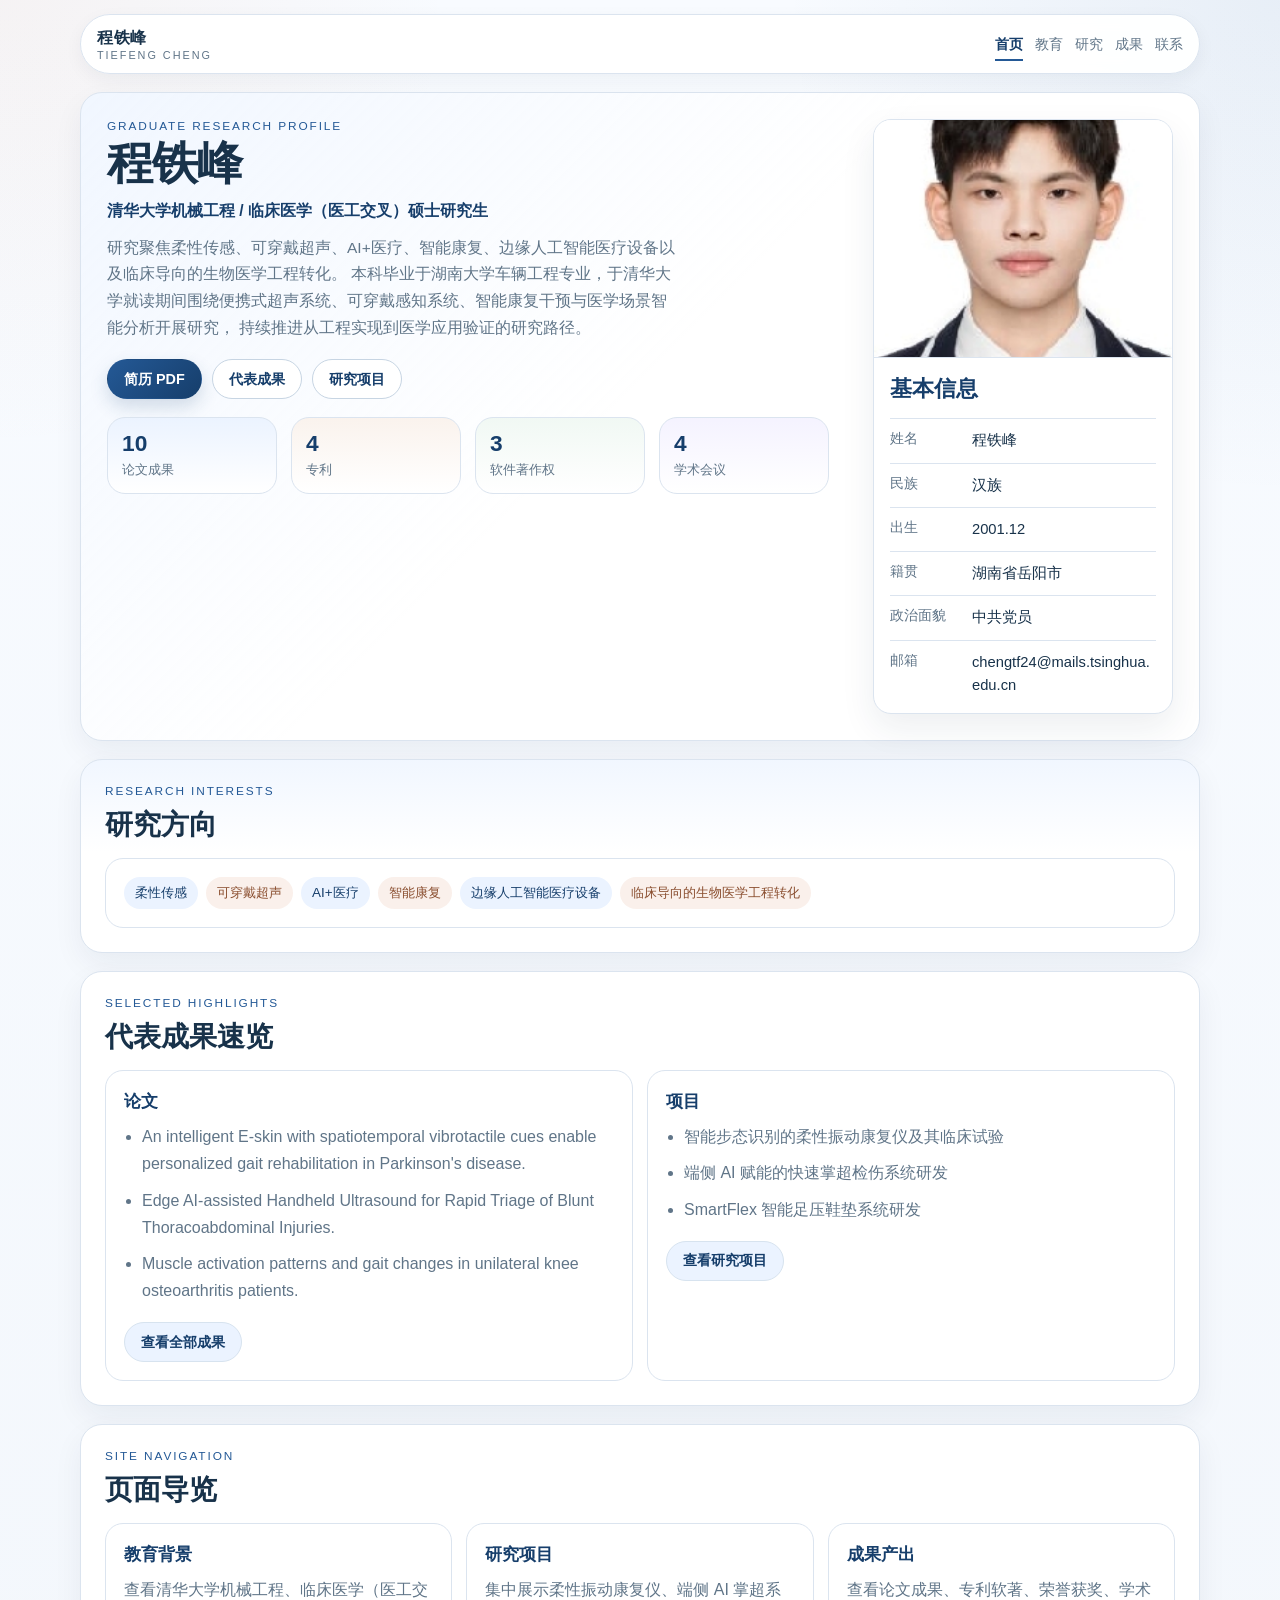
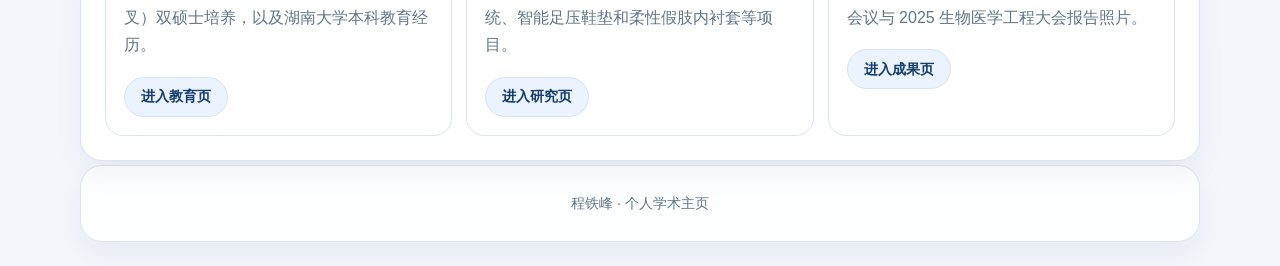
==== index.html @ 300e351c "260328" ====
﻿<!DOCTYPE html>
<html lang="zh-CN">
<head>
    <meta charset="UTF-8">
    <meta name="viewport" content="width=device-width, initial-scale=1.0">
    <meta name="description" content="程铁峰个人主页，展示教育背景、医工交叉研究、成果产出与联系方式。">
    <meta name="theme-color" content="#1f3a5f">
    <meta property="og:type" content="website">
    <meta property="og:title" content="程铁峰 | 个人学术主页">
    <meta property="og:description" content="清华大学机械工程与临床医学（医工交叉）方向研究生，研究聚焦柔性传感、可穿戴超声、AI+医疗、智能康复、边缘人工智能医疗设备及临床导向的生物医学工程转化。">
    <meta property="og:image" content="assets/images/avatar.jpg">
    <meta property="og:locale" content="zh_CN">
    <title>程铁峰 | 个人学术主页</title>
    <link rel="icon" type="image/svg+xml" href="assets/favicon.svg">
    <link rel="stylesheet" href="styles/style.css">
    <script type="application/ld+json">
    {
      "@context": "https://schema.org",
      "@type": "Person",
      "name": "程铁峰",
      "alternateName": "Tiefeng Cheng",
      "email": "mailto:chengtf24@mails.tsinghua.edu.cn",
      "telephone": "+86-18873012210",
      "alumniOf": ["湖南大学", "清华大学"],
      "jobTitle": "清华大学机械工程 / 临床医学（医工交叉）硕士研究生",
      "knowsAbout": ["柔性传感", "可穿戴超声", "AI+医疗", "智能康复", "边缘人工智能医疗设备", "临床导向的生物医学工程转化"]
    }
    </script>
</head>
<body>
    <a class="skip-link" href="#main">跳到正文</a>
    <div class="page-shell">
        <header class="site-header">
            <a class="brand" href="index.html">
                <span class="brand-cn">程铁峰</span>
                <span class="brand-en">Tiefeng Cheng</span>
            </a>
            <nav class="site-nav" aria-label="主导航">
                <a class="is-active" href="index.html">首页</a>
                <a href="education.html">教育</a>
                <a href="research.html">研究</a>
                <a href="publications.html">成果</a>
                <a href="contact.html">联系</a>
            </nav>
        </header>

        <main id="main">
            <section class="hero-panel">
                <div class="hero-grid">
                    <div>
                        <p class="eyebrow">Graduate Research Profile</p>
                        <h1 class="hero-title">程铁峰</h1>
                        <p class="hero-subtitle">清华大学机械工程 / 临床医学（医工交叉）硕士研究生</p>
                        <p class="hero-text">
                            研究聚焦柔性传感、可穿戴超声、AI+医疗、智能康复、边缘人工智能医疗设备以及临床导向的生物医学工程转化。
                            本科毕业于湖南大学车辆工程专业，于清华大学就读期间围绕便携式超声系统、可穿戴感知系统、智能康复干预与医学场景智能分析开展研究，
                            持续推进从工程实现到医学应用验证的研究路径。
                        </p>
                        <div class="button-row">
                            <a class="button button-primary" href="assets/docs/cheng-tiefeng-resume.pdf" target="_blank" rel="noopener noreferrer">简历 PDF</a>
                            <a class="button button-secondary" href="publications.html">代表成果</a>
                            <a class="button button-secondary" href="research.html">研究项目</a>
                        </div>
                        <div class="stats-grid" aria-label="数据摘要">
                            <article class="stat-card">
                                <strong class="stat-value">10</strong>
                                <span class="stat-label">论文成果</span>
                            </article>
                            <article class="stat-card">
                                <strong class="stat-value">4</strong>
                                <span class="stat-label">专利</span>
                            </article>
                            <article class="stat-card">
                                <strong class="stat-value">3</strong>
                                <span class="stat-label">软件著作权</span>
                            </article>
                            <article class="stat-card">
                                <strong class="stat-value">4</strong>
                                <span class="stat-label">学术会议</span>
                            </article>
                        </div>
                    </div>

                    <aside class="profile-card">
                        <img src="assets/images/avatar.jpg" alt="程铁峰头像" class="profile-photo">
                        <div class="profile-body">
                            <h2 class="profile-name">基本信息</h2>
                            <dl class="profile-list">
                                <div>
                                    <dt>姓名</dt>
                                    <dd>程铁峰</dd>
                                </div>
                                <div>
                                    <dt>民族</dt>
                                    <dd>汉族</dd>
                                </div>
                                <div>
                                    <dt>出生</dt>
                                    <dd>2001.12</dd>
                                </div>
                                <div>
                                    <dt>籍贯</dt>
                                    <dd>湖南省岳阳市</dd>
                                </div>
                                <div>
                                    <dt>政治面貌</dt>
                                    <dd>中共党员</dd>
                                </div>
                                <div>
                                    <dt>邮箱</dt>
                                    <dd>chengtf24@mails.tsinghua.edu.cn</dd>
                                </div>
                            </dl>
                        </div>
                    </aside>
                </div>
            </section>

            <section class="section-panel section-panel-accent">
                <div class="section-header">
                    <div>
                        <p class="section-kicker">Research Interests</p>
                        <h2 class="section-title">研究方向</h2>
                    </div>
                </div>
                <div class="card">
                    <div class="tag-list">
                        <span>柔性传感</span>
                        <span>可穿戴超声</span>
                        <span>AI+医疗</span>
                        <span>智能康复</span>
                        <span>边缘人工智能医疗设备</span>
                        <span>临床导向的生物医学工程转化</span>
                    </div>
                </div>
            </section>

            <section class="section-panel">
                <div class="section-header">
                    <div>
                        <p class="section-kicker">Selected Highlights</p>
                        <h2 class="section-title">代表成果速览</h2>
                    </div>
                </div>
                <div class="feature-grid">
                    <article class="card">
                        <h3 class="card-title">论文</h3>
                        <ul class="list-block">
                            <li>An intelligent E-skin with spatiotemporal vibrotactile cues enable personalized gait rehabilitation in Parkinson's disease.</li>
                            <li>Edge AI-assisted Handheld Ultrasound for Rapid Triage of Blunt Thoracoabdominal Injuries.</li>
                            <li>Muscle activation patterns and gait changes in unilateral knee osteoarthritis patients.</li>
                        </ul>
                        <div class="button-row">
                            <a class="button button-ghost" href="publications.html">查看全部成果</a>
                        </div>
                    </article>
                    <article class="card">
                        <h3 class="card-title">项目</h3>
                        <ul class="list-block">
                            <li>智能步态识别的柔性振动康复仪及其临床试验</li>
                            <li>端侧 AI 赋能的快速掌超检伤系统研发</li>
                            <li>SmartFlex 智能足压鞋垫系统研发</li>
                        </ul>
                        <div class="button-row">
                            <a class="button button-ghost" href="research.html">查看研究项目</a>
                        </div>
                    </article>
                </div>
            </section>

            <section class="section-panel">
                <div class="section-header">
                    <div>
                        <p class="section-kicker">Site Navigation</p>
                        <h2 class="section-title">页面导览</h2>
                    </div>
                </div>
                <div class="cards-grid">
                    <article class="card">
                        <h3 class="card-title">教育背景</h3>
                        <p class="card-text">查看清华大学机械工程、临床医学（医工交叉）双硕士培养，以及湖南大学本科教育经历。</p>
                        <div class="button-row">
                            <a class="button button-ghost" href="education.html">进入教育页</a>
                        </div>
                    </article>
                    <article class="card">
                        <h3 class="card-title">研究项目</h3>
                        <p class="card-text">集中展示柔性振动康复仪、端侧 AI 掌超系统、智能足压鞋垫和柔性假肢内衬套等项目。</p>
                        <div class="button-row">
                            <a class="button button-ghost" href="research.html">进入研究页</a>
                        </div>
                    </article>
                    <article class="card">
                        <h3 class="card-title">成果产出</h3>
                        <p class="card-text">查看论文成果、专利软著、荣誉获奖、学术会议与 2025 生物医学工程大会报告照片。</p>
                        <div class="button-row">
                            <a class="button button-ghost" href="publications.html">进入成果页</a>
                        </div>
                    </article>
                </div>
            </section>
        </main>

        <footer class="site-footer">
            <p>程铁峰 · 个人学术主页</p>
        </footer>
    </div>
</body>
</html>
---- styles/style.css ----
﻿:root {
    --bg: #f6f8fc;
    --bg-soft: #eef3fb;
    --surface: #ffffff;
    --surface-alt: #f7fbff;
    --line: #dbe4ef;
    --line-strong: #c7d5e3;
    --ink: #18324a;
    --ink-soft: #607588;
    --accent: #245996;
    --accent-soft: #ebf3ff;
    --accent-deep: #163e6b;
    --accent-warm: #c86a3e;
    --shadow: 0 12px 30px rgba(22, 40, 60, 0.06);
    --radius-xl: 22px;
    --radius-lg: 18px;
    --radius-md: 12px;
    --content-width: 1120px;
}

* {
    box-sizing: border-box;
}

html {
    scroll-behavior: smooth;
}

body {
    margin: 0;
    min-width: 320px;
    color: var(--ink);
    font-family: "Segoe UI", "PingFang SC", "Hiragino Sans GB", "Microsoft YaHei", sans-serif;
    background:
        radial-gradient(circle at top right, rgba(36, 89, 150, 0.08), transparent 22%),
        radial-gradient(circle at top left, rgba(200, 106, 62, 0.06), transparent 20%),
        linear-gradient(180deg, #f8fbff 0%, #f3f7fc 100%);
}

a,
p,
li,
dd,
h1,
h2,
h3 {
    overflow-wrap: anywhere;
}

a {
    color: inherit;
}

img {
    display: block;
    max-width: 100%;
}

.skip-link {
    position: absolute;
    left: 16px;
    top: -48px;
    z-index: 30;
    padding: 8px 12px;
    border-radius: 999px;
    background: var(--accent);
    color: #fff;
    text-decoration: none;
    transition: top 0.2s ease;
}

.skip-link:focus {
    top: 14px;
}

.page-shell {
    width: min(calc(100% - 28px), var(--content-width));
    margin: 14px auto 24px;
}

.site-header {
    position: sticky;
    top: 12px;
    z-index: 20;
    display: flex;
    justify-content: space-between;
    align-items: center;
    gap: 16px;
    padding: 12px 16px;
    border: 1px solid var(--line);
    border-radius: 999px;
    background: rgba(255, 255, 255, 0.95);
    backdrop-filter: blur(10px);
    box-shadow: 0 6px 18px rgba(22, 40, 60, 0.05);
}

.brand {
    display: inline-flex;
    flex-direction: column;
    text-decoration: none;
}

.brand-cn,
.hero-title,
.page-title,
.card-title,
.section-title,
.timeline-title,
.contact-title,
.profile-name {
    font-family: "Georgia", "Times New Roman", "STSong", "Songti SC", serif;
}

.brand-cn {
    font-size: 1.02rem;
    font-weight: 700;
    letter-spacing: 0.04em;
}

.brand-en {
    font-size: 0.68rem;
    letter-spacing: 0.18em;
    text-transform: uppercase;
    color: var(--ink-soft);
}

.site-nav {
    display: flex;
    flex-wrap: wrap;
    justify-content: flex-end;
    gap: 12px;
}

.site-nav a {
    position: relative;
    text-decoration: none;
    color: var(--ink-soft);
    font-size: 0.9rem;
    padding: 2px 0;
}

.site-nav a::after {
    content: "";
    position: absolute;
    left: 0;
    bottom: -5px;
    width: 100%;
    height: 2px;
    background: var(--accent);
    transform: scaleX(0);
    transform-origin: left center;
    transition: transform 0.2s ease;
}

.site-nav a:hover::after,
.site-nav a:focus-visible::after,
.site-nav a.is-active::after {
    transform: scaleX(1);
}

.site-nav a.is-active {
    color: var(--accent-deep);
    font-weight: 600;
}

main {
    display: grid;
    gap: 18px;
    margin-top: 18px;
}

.hero-panel,
.section-panel,
.site-footer {
    border: 1px solid var(--line);
    background: var(--surface);
    box-shadow: var(--shadow);
}

.hero-panel,
.section-panel {
    border-radius: var(--radius-xl);
}

.hero-panel {
    padding: 26px;
    background:
        linear-gradient(135deg, rgba(235, 243, 255, 0.72), rgba(255, 255, 255, 0.95) 48%),
        var(--surface);
}

.hero-grid {
    display: grid;
    grid-template-columns: minmax(0, 1.55fr) minmax(230px, 0.7fr);
    gap: 18px;
    align-items: start;
}

.eyebrow,
.section-kicker {
    margin: 0 0 8px;
    color: var(--accent);
    font-size: 0.74rem;
    letter-spacing: 0.16em;
    text-transform: uppercase;
}

.hero-title {
    margin: 0;
    font-size: clamp(2rem, 4vw, 2.85rem);
    line-height: 1.02;
    letter-spacing: -0.02em;
}

.hero-subtitle {
    margin: 10px 0 0;
    color: var(--accent-deep);
    font-size: 0.98rem;
    line-height: 1.6;
    font-weight: 600;
}

.page-title {
    margin: 0;
    font-size: clamp(1.8rem, 3vw, 2.45rem);
    line-height: 1.05;
}

.hero-text,
.page-text,
.card-text,
.timeline-text,
.contact-text,
.meta-text {
    margin: 0;
    color: var(--ink-soft);
    line-height: 1.72;
}

.hero-text,
.page-text {
    max-width: 66ch;
    margin-top: 12px;
    font-size: 0.97rem;
}

.button-row {
    display: flex;
    flex-wrap: wrap;
    gap: 10px;
    margin-top: 18px;
}

.button {
    display: inline-flex;
    align-items: center;
    justify-content: center;
    min-height: 40px;
    padding: 0 16px;
    border-radius: 999px;
    border: 1px solid transparent;
    font-weight: 600;
    font-size: 0.9rem;
    text-decoration: none;
    transition: transform 0.15s ease, box-shadow 0.15s ease, background 0.15s ease, border-color 0.15s ease;
}

.button:hover,
.button:focus-visible {
    transform: translateY(-1px);
}

.button-primary {
    color: #fff;
    background: linear-gradient(135deg, var(--accent) 0%, var(--accent-deep) 100%);
    box-shadow: 0 8px 18px rgba(31, 75, 122, 0.18);
}

.button-secondary {
    background: #fff;
    border-color: var(--line-strong);
    color: var(--accent-deep);
}

.button-ghost {
    background: var(--accent-soft);
    border-color: #d7e3ef;
    color: var(--accent-deep);
}

.stats-grid,
.cards-grid,
.feature-grid,
.contact-grid,
.three-grid,
.media-grid {
    display: grid;
    gap: 14px;
}

.stats-grid {
    grid-template-columns: repeat(4, minmax(0, 1fr));
    margin-top: 18px;
}

.stat-card,
.card,
.profile-card,
.timeline-item,
.gallery-card,
.contact-card {
    border: 1px solid var(--line);
    background: var(--surface);
    border-radius: var(--radius-lg);
}

.stat-card {
    padding: 14px;
    background: var(--surface-alt);
}

.stat-card:nth-child(1) {
    background: linear-gradient(180deg, rgba(235, 243, 255, 0.98), #ffffff);
}

.stat-card:nth-child(2) {
    background: linear-gradient(180deg, rgba(250, 242, 236, 0.95), #ffffff);
}

.stat-card:nth-child(3) {
    background: linear-gradient(180deg, rgba(240, 248, 243, 0.95), #ffffff);
}

.stat-card:nth-child(4) {
    background: linear-gradient(180deg, rgba(244, 242, 255, 0.95), #ffffff);
}

.stat-value {
    display: block;
    font-size: 1.42rem;
    line-height: 1;
    color: var(--accent-deep);
}

.stat-label {
    display: block;
    margin-top: 6px;
    color: var(--ink-soft);
    font-size: 0.84rem;
}

.profile-card {
    display: flex;
    flex-direction: column;
    overflow: hidden;
    max-width: 300px;
    justify-self: end;
    background: #fff;
    box-shadow: 0 14px 34px rgba(24, 50, 74, 0.08);
}

.profile-photo {
    width: 100%;
    aspect-ratio: 4 / 3.2;
    object-fit: cover;
    border-bottom: 1px solid var(--line);
}

.profile-body {
    padding: 16px;
}

.profile-name {
    margin: 0;
    font-size: 1.38rem;
    color: var(--accent-deep);
}

.profile-role {
    margin: 8px 0 0;
    color: var(--ink-soft);
    line-height: 1.65;
    font-size: 0.92rem;
}

.profile-list {
    display: grid;
    gap: 10px;
    margin: 14px 0 0;
}

.profile-list div {
    display: grid;
    grid-template-columns: 72px 1fr;
    gap: 10px;
    padding-top: 10px;
    border-top: 1px solid var(--line);
}

.profile-list dt {
    color: var(--ink-soft);
    font-size: 0.88rem;
}

.profile-list dd {
    margin: 0;
    line-height: 1.58;
    font-size: 0.92rem;
}

.section-panel {
    padding: 24px;
}

.section-panel-accent {
    background:
        linear-gradient(180deg, rgba(235, 243, 255, 0.7), rgba(255, 255, 255, 0.98) 48%),
        var(--surface);
}

.section-header {
    display: flex;
    justify-content: space-between;
    align-items: end;
    gap: 16px;
    margin-bottom: 14px;
}

.section-title {
    margin: 0;
    font-size: clamp(1.45rem, 2.2vw, 1.95rem);
}

.cards-grid {
    grid-template-columns: repeat(3, minmax(0, 1fr));
}

.feature-grid,
.media-grid {
    grid-template-columns: repeat(2, minmax(0, 1fr));
}

.three-grid {
    grid-template-columns: repeat(3, minmax(0, 1fr));
}

.card,
.contact-card {
    padding: 18px;
    transition: transform 0.16s ease, box-shadow 0.16s ease, border-color 0.16s ease;
}

.card:hover,
.contact-card:hover,
.gallery-card:hover {
    transform: translateY(-2px);
    box-shadow: 0 14px 32px rgba(24, 50, 74, 0.08);
    border-color: var(--line-strong);
}

.card-title,
.contact-title,
.timeline-title {
    margin: 0 0 10px;
    font-size: 1.08rem;
    color: var(--accent-deep);
}

.tag-list,
.pill-list {
    display: flex;
    flex-wrap: wrap;
    gap: 8px;
}

.tag-list span,
.pill-list span {
    padding: 7px 11px;
    border-radius: 999px;
    background: var(--accent-soft);
    color: var(--accent-deep);
    font-size: 0.84rem;
}

.tag-list span:nth-child(2n),
.pill-list span:nth-child(2n) {
    background: rgba(200, 106, 62, 0.1);
    color: #8a4e2f;
}

.timeline {
    display: grid;
    gap: 14px;
}

.timeline-item {
    display: grid;
    grid-template-columns: 148px minmax(0, 1fr);
    gap: 16px;
    padding: 18px;
}

.timeline-date,
.card-meta,
.list-note {
    color: var(--accent);
    font-size: 0.88rem;
}

.timeline-date {
    display: inline-flex;
    align-self: start;
    letter-spacing: 0.02em;
}

.timeline-item p + p,
.card p + p,
.contact-card p + p {
    margin-top: 8px;
}

.project-grid {
    display: grid;
    gap: 14px;
}

.project-card {
    display: grid;
    grid-template-columns: minmax(0, 1.18fr) minmax(220px, 0.82fr);
    gap: 0;
    overflow: hidden;
}

.project-copy {
    padding: 18px;
}

.project-image {
    width: 100%;
    height: 100%;
    min-height: 220px;
    object-fit: cover;
}

.project-outcome {
    margin-top: 10px;
    color: var(--ink-soft);
    line-height: 1.68;
    font-size: 0.92rem;
}

.list-block,
.publication-list {
    margin: 0;
    padding-left: 18px;
    display: grid;
    gap: 9px;
}

.list-block li,
.publication-list li {
    line-height: 1.7;
    color: var(--ink-soft);
}

.publication-list span,
.list-note {
    display: block;
    margin-top: 4px;
    color: var(--accent);
    font-size: 0.86rem;
}

.gallery-card {
    overflow: hidden;
    background: #fff;
}

.gallery-card img {
    width: 100%;
    aspect-ratio: 16 / 10;
    object-fit: cover;
}

.gallery-body {
    padding: 14px 16px 16px;
}

.contact-grid {
    grid-template-columns: 0.86fr 1.14fr;
}

.contact-stack {
    display: grid;
    gap: 14px;
}

.site-footer {
    margin-top: 4px;
    padding: 14px 18px;
    border-radius: var(--radius-xl);
    text-align: center;
    color: var(--ink-soft);
    font-size: 0.88rem;
    background: rgba(255, 255, 255, 0.88);
}

@media (max-width: 1080px) {
    .hero-grid,
    .cards-grid,
    .feature-grid,
    .three-grid,
    .media-grid,
    .contact-grid,
    .project-card {
        grid-template-columns: 1fr;
    }

    .stats-grid {
        grid-template-columns: repeat(2, minmax(0, 1fr));
    }

    .profile-card {
        max-width: 360px;
        justify-self: start;
    }
}

@media (max-width: 760px) {
    .page-shell {
        width: min(calc(100% - 20px), var(--content-width));
        margin-top: 10px;
    }

    .site-header {
        flex-direction: column;
        align-items: flex-start;
        border-radius: 20px;
        padding: 14px;
    }

    .site-nav {
        display: grid;
        gap: 8px 10px;
        width: 100%;
    }

    .hero-panel,
    .section-panel,
    .site-footer {
        border-radius: 18px;
    }

    .hero-panel,
    .section-panel {
        padding: 18px;
    }

    .hero-title,
    .page-title {
        font-size: clamp(1.7rem, 8vw, 2.25rem);
        max-width: none;
    }

    .stats-grid {
        grid-template-columns: 1fr;
    }

    .timeline-item,
    .profile-list div {
        grid-template-columns: 1fr;
    }

    .profile-card {
        max-width: none;
        width: 100%;
    }

    .button {
        width: 100%;
    }
}
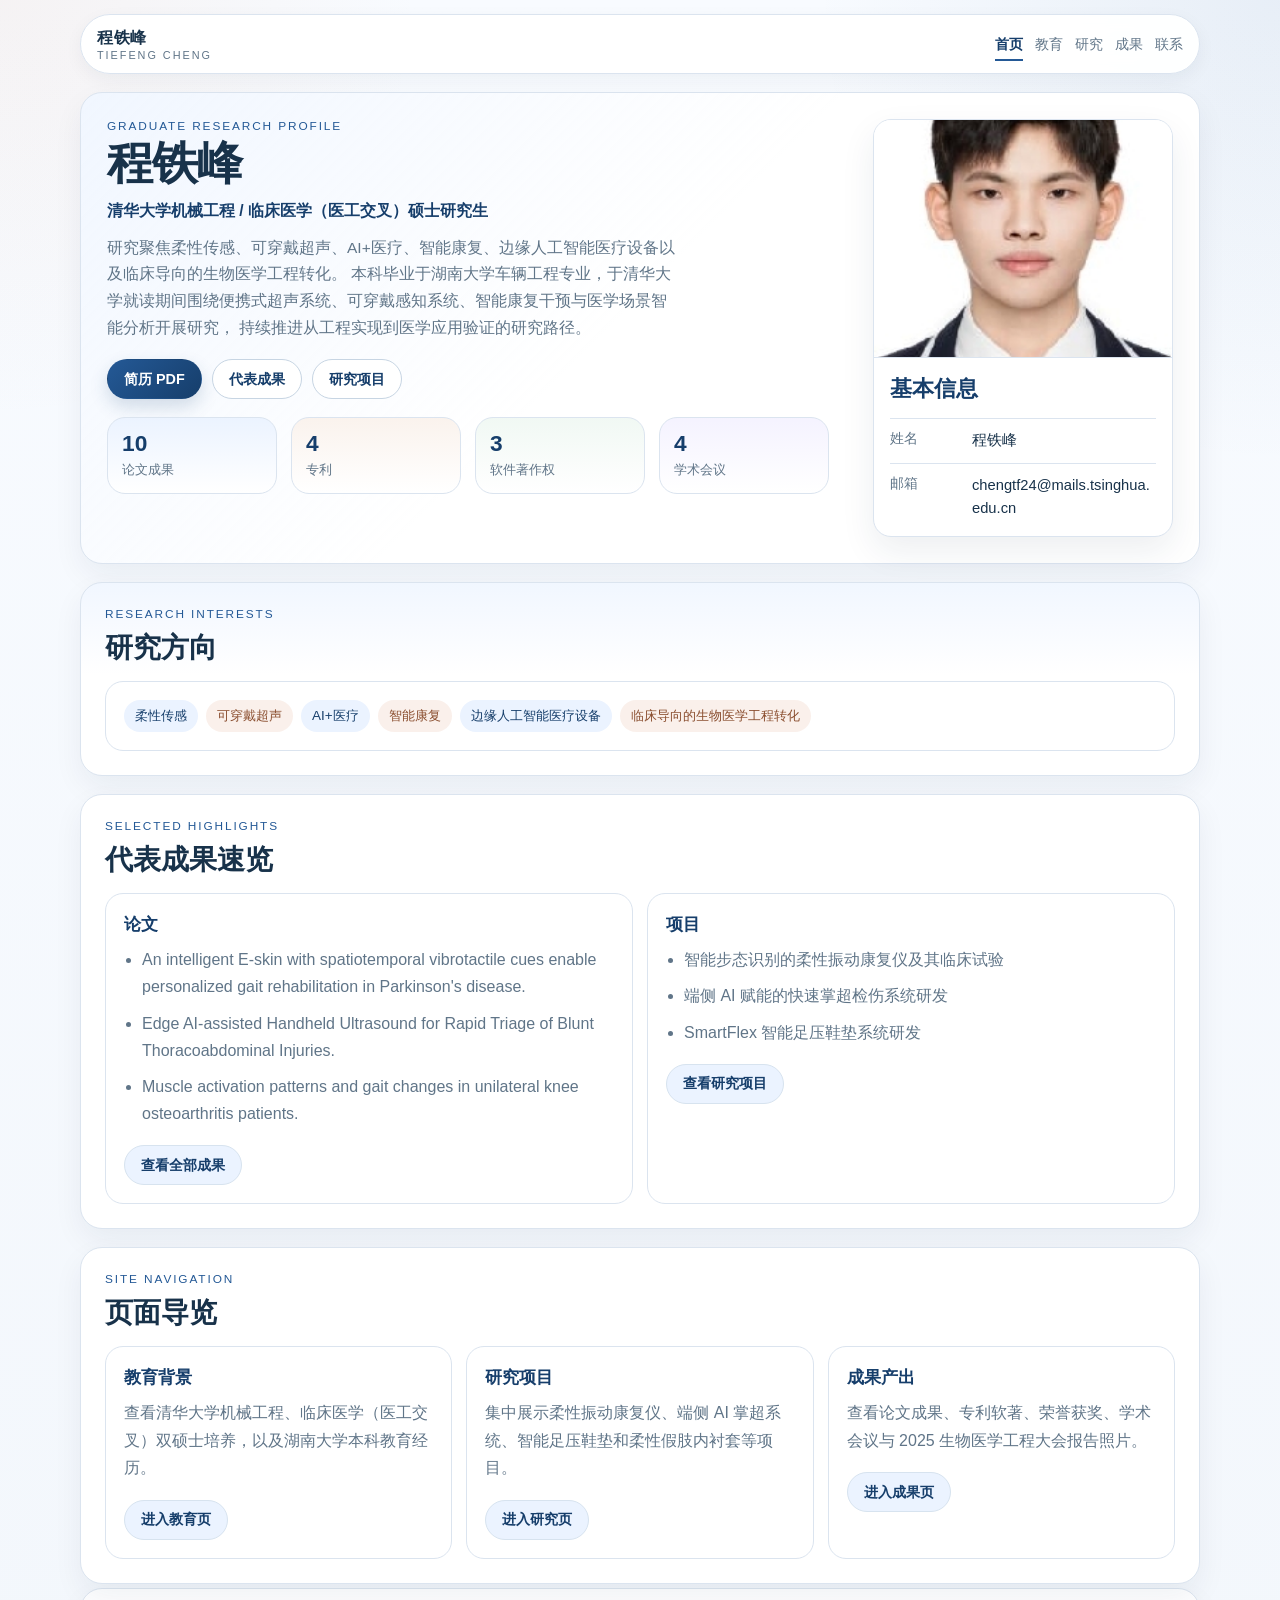
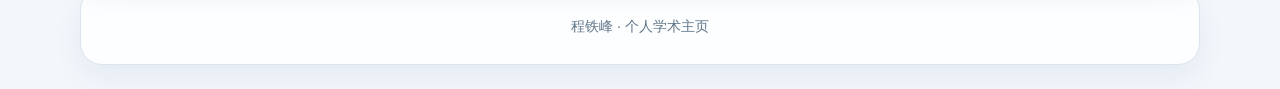
==== commit 41335fcc: "00406" ====
--- a/index.html
+++ b/index.html
@@ -20,7 +20,7 @@
       "name": "程铁峰",
       "alternateName": "Tiefeng Cheng",
       "email": "mailto:chengtf24@mails.tsinghua.edu.cn",
-      "telephone": "+86-18873012210",
+      "telephone": "+86-19073112763",
       "alumniOf": ["湖南大学", "清华大学"],
       "jobTitle": "清华大学机械工程 / 临床医学（医工交叉）硕士研究生",
       "knowsAbout": ["柔性传感", "可穿戴超声", "AI+医疗", "智能康复", "边缘人工智能医疗设备", "临床导向的生物医学工程转化"]
@@ -89,22 +89,6 @@
                                 <div>
                                     <dt>姓名</dt>
                                     <dd>程铁峰</dd>
-                                </div>
-                                <div>
-                                    <dt>民族</dt>
-                                    <dd>汉族</dd>
-                                </div>
-                                <div>
-                                    <dt>出生</dt>
-                                    <dd>2001.12</dd>
-                                </div>
-                                <div>
-                                    <dt>籍贯</dt>
-                                    <dd>湖南省岳阳市</dd>
-                                </div>
-                                <div>
-                                    <dt>政治面貌</dt>
-                                    <dd>中共党员</dd>
                                 </div>
                                 <div>
                                     <dt>邮箱</dt>
